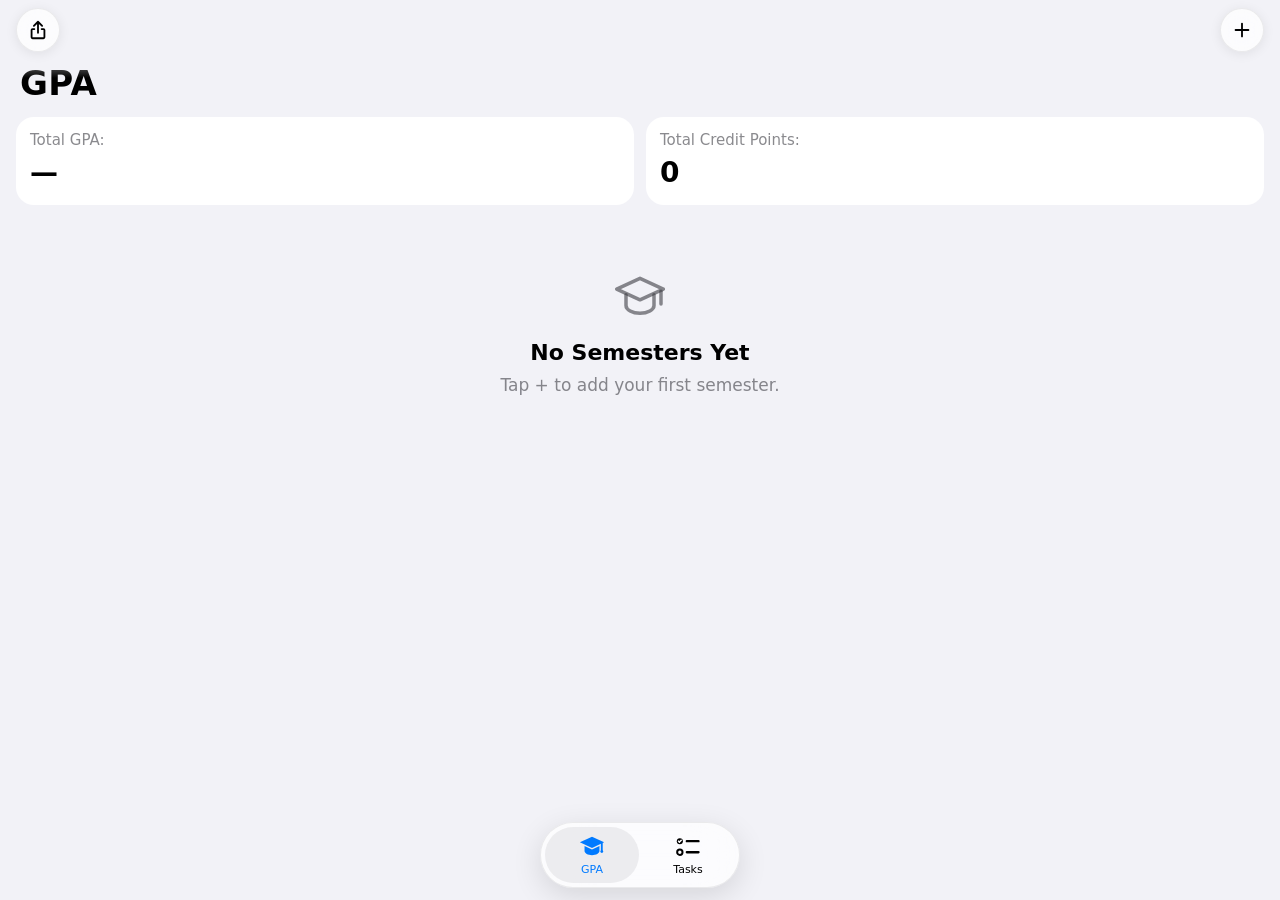
==== index.html @ 0b7bc989 "Rename to Termly, add retaken courses, prepare for GitHub Pages - Rename the app from UniPlanner to " ====
<!doctype html>
<html lang="en">
<head>
  <meta charset="utf-8">
  <meta name="viewport" content="width=device-width, initial-scale=1, viewport-fit=cover">
  <title>Termly</title>
  <meta name="description" content="GPA calculator and weekly task manager for university students. Works offline; your data stays on your device.">
  <meta name="color-scheme" content="light dark">
  <meta name="theme-color" content="#F2F2F7" media="(prefers-color-scheme: light)">
  <meta name="theme-color" content="#000000" media="(prefers-color-scheme: dark)">

  <!-- Installable, full-screen on iPhone -->
  <meta name="apple-mobile-web-app-capable" content="yes">
  <meta name="mobile-web-app-capable" content="yes">
  <meta name="apple-mobile-web-app-title" content="Termly">
  <meta name="apple-mobile-web-app-status-bar-style" content="default">
  <meta name="format-detection" content="telephone=no">
  <link rel="manifest" href="manifest.webmanifest">
  <link rel="apple-touch-icon" sizes="180x180" href="icons/icon-180.png">
  <link rel="icon" href="icons/icon.svg" type="image/svg+xml">
  <link rel="icon" href="icons/icon-192.png" type="image/png" sizes="192x192">

  <link rel="stylesheet" href="styles.css">
</head>
<body>
  <div id="app">
    <main id="screen"></main>
    <nav class="tabbar" aria-label="Sections">
      <button type="button" class="tab" data-tab="gpa">
        <svg viewBox="0 0 24 24" aria-hidden="true"><path fill="currentColor" d="M12 3.2 1.6 8 12 12.8 22.4 8 12 3.2Z"/><path fill="currentColor" d="M5.6 11.1v4.3c0 1.9 2.9 3.6 6.4 3.6s6.4-1.7 6.4-3.6v-4.3L12 14.1l-6.4-3Z"/><path d="M20.4 9v6.2" stroke="currentColor" stroke-width="1.6" stroke-linecap="round"/><circle cx="20.4" cy="15.9" r="1.2" fill="currentColor"/></svg>
        <span>GPA</span>
      </button>
      <button type="button" class="tab" data-tab="tasks">
        <svg viewBox="0 0 24 24" aria-hidden="true" fill="none" stroke="currentColor" stroke-width="2" stroke-linecap="round" stroke-linejoin="round"><circle cx="5" cy="7" r="2.6" fill="currentColor" stroke="none"/><path class="tab-check" d="m3.9 7 .8.8 1.5-1.6" stroke-width="1.3"/><circle cx="5" cy="16.5" r="2.3" stroke-width="1.7"/><path d="M11 7h10M11 16.5h10"/></svg>
        <span>Tasks</span>
      </button>
    </nav>
  </div>
  <div id="overlays"></div>
  <input type="file" id="import-file" accept=".json,application/json" hidden>
  <noscript><p class="noscript">Termly needs JavaScript to run.</p></noscript>

  <script src="js/logic.js"></script>
  <script src="js/app.js"></script>
</body>
</html>
---- styles.css ----
/* Termly — iOS-style look, light and dark, built for iPhone. */

:root {
  color-scheme: light dark;
  --bg: #F2F2F7;
  --card: #FFFFFF;
  --label: #000000;
  --secondary: rgba(60, 60, 67, 0.6);
  --tertiary: rgba(60, 60, 67, 0.3);
  --separator: rgba(60, 60, 67, 0.18);
  --fill: rgba(120, 120, 128, 0.12);
  --fill-strong: rgba(120, 120, 128, 0.2);
  --blue: #007AFF;
  --red: #FF3B30;
  --green: #34C759;
  --green-soft: rgba(52, 199, 89, 0.18);
  --sheet-bg: #F2F2F7;
  --sheet-row: #FFFFFF;
  --seg-selected: #FFFFFF;
  --glass: rgba(255, 255, 255, 0.72);
  --glass-border: rgba(0, 0, 0, 0.07);
  --shadow: 0 8px 30px rgba(0, 0, 0, 0.12);
  --backdrop: rgba(0, 0, 0, 0.2);
  --alert-bg: rgba(242, 242, 247, 0.94);
  --menu-bg: rgba(250, 250, 252, 0.9);
  --tab-check: #FFFFFF;

  --safe-top: env(safe-area-inset-top, 0px);
  --safe-bottom: env(safe-area-inset-bottom, 0px);
  --safe-left: env(safe-area-inset-left, 0px);
  --safe-right: env(safe-area-inset-right, 0px);
  --radius-card: 18px;
}

@media (prefers-color-scheme: dark) {
  :root {
    --bg: #000000;
    --card: #1C1C1E;
    --label: #FFFFFF;
    --secondary: rgba(235, 235, 245, 0.6);
    --tertiary: rgba(235, 235, 245, 0.3);
    --separator: rgba(84, 84, 88, 0.6);
    --fill: rgba(118, 118, 128, 0.24);
    --fill-strong: rgba(118, 118, 128, 0.36);
    --blue: #0A84FF;
    --red: #FF453A;
    --green: #30D158;
    --green-soft: rgba(48, 209, 88, 0.22);
    --sheet-bg: #1C1C1E;
    --sheet-row: #2C2C2E;
    --seg-selected: #636366;
    --glass: rgba(44, 44, 46, 0.72);
    --glass-border: rgba(255, 255, 255, 0.1);
    --shadow: 0 8px 30px rgba(0, 0, 0, 0.55);
    --backdrop: rgba(0, 0, 0, 0.45);
    --alert-bg: rgba(44, 44, 46, 0.94);
    --menu-bg: rgba(44, 44, 46, 0.92);
    --tab-check: #000000;
  }
}

/* ---------- Base ---------- */

*, *::before, *::after { box-sizing: border-box; }

html {
  -webkit-text-size-adjust: 100%;
  text-size-adjust: 100%;
  background: var(--bg);
}

body {
  margin: 0;
  min-height: 100dvh;
  background: var(--bg);
  color: var(--label);
  font: 17px/1.3 -apple-system, BlinkMacSystemFont, "SF Pro Text", system-ui, "Helvetica Neue", sans-serif;
  -webkit-font-smoothing: antialiased;
  -webkit-tap-highlight-color: transparent;
  touch-action: manipulation;
}

html.locked, html.locked body { overflow: hidden; }

button, input, select, textarea { font: inherit; color: inherit; }
button { cursor: pointer; -webkit-user-select: none; user-select: none; }
svg { display: block; flex-shrink: 0; }
[hidden] { display: none !important; }

:focus-visible { outline: 2px solid var(--blue); outline-offset: 2px; }

.noscript { padding: 80px 24px; text-align: center; }

/* ---------- Screen chrome ---------- */

.screen {
  min-height: 100dvh;
  padding-left: var(--safe-left);
  padding-right: var(--safe-right);
  padding-bottom: calc(120px + var(--safe-bottom));
}

.topbar {
  position: sticky;
  top: 0;
  z-index: 10;
  display: flex;
  justify-content: space-between;
  align-items: center;
  padding: calc(var(--safe-top) + 8px) 16px 8px;
  pointer-events: none;
}
.topbar::before {
  content: "";
  position: absolute;
  inset: 0 0 -18px;
  background: linear-gradient(to bottom, var(--bg) 0%, var(--bg) 55%, transparent);
  z-index: -1;
}
.topbar-side { display: flex; gap: 10px; pointer-events: auto; }

.circle-btn {
  width: 44px;
  height: 44px;
  border-radius: 50%;
  display: grid;
  place-items: center;
  padding: 0;
  color: var(--label);
  background: var(--glass);
  -webkit-backdrop-filter: blur(20px) saturate(180%);
  backdrop-filter: blur(20px) saturate(180%);
  border: 0.5px solid var(--glass-border);
  box-shadow: 0 2px 12px rgba(0, 0, 0, 0.08);
  transition: transform 0.15s;
}
.circle-btn:active { transform: scale(0.92); }
.circle-btn svg { width: 22px; height: 22px; }

.large-title {
  margin: 4px 20px 14px;
  font-size: 34px;
  line-height: 1.15;
  font-weight: 700;
  letter-spacing: 0.01em;
  overflow-wrap: anywhere;
}

.content {
  padding: 0 16px;
  display: flex;
  flex-direction: column;
  gap: 16px;
}

/* ---------- Cards ---------- */

.card {
  background: var(--card);
  border-radius: var(--radius-card);
}

.stats {
  display: grid;
  grid-template-columns: 1fr 1fr;
  gap: 12px;
}
.stat { padding: 14px; min-width: 0; }
.stat-label { font-size: 15px; color: var(--secondary); }
.stat-value {
  margin-top: 4px;
  font-size: 28px;
  font-weight: 700;
  font-variant-numeric: tabular-nums;
}

.grid {
  display: grid;
  grid-template-columns: 1fr 1fr;
  gap: 12px;
}

.info-card {
  position: relative;
  min-width: 0;
  min-height: 112px;
  padding: 14px;
  display: flex;
  flex-direction: column;
  justify-content: space-between;
  gap: 8px;
  transition: transform 0.15s;
}
.info-card:has(.card-hit:active) { transform: scale(0.97); }
.card-hit {
  position: absolute;
  inset: 0;
  border: 0;
  padding: 0;
  background: transparent;
  border-radius: inherit;
}
.info-title, .info-lines { position: relative; pointer-events: none; }
.info-title {
  padding-right: 26px;
  font-size: 17px;
  font-weight: 600;
  overflow-wrap: anywhere;
  display: -webkit-box;
  -webkit-line-clamp: 3;
  -webkit-box-orient: vertical;
  overflow: hidden;
}
.info-lines { font-size: 13px; line-height: 1.5; color: var(--secondary); }

.menu-btn {
  width: 36px;
  height: 36px;
  border: 0;
  padding: 0;
  border-radius: 50%;
  display: grid;
  place-items: center;
  background: transparent;
  color: var(--secondary);
}
.menu-btn:active { background: var(--fill); }
.menu-btn svg { width: 22px; height: 22px; }
.info-card .menu-btn { position: absolute; top: 4px; right: 4px; }

/* Red "retaken" marker on an earlier attempt of a course (bottom-right of the card). */
.info-card.has-extra .info-lines { padding-right: 30px; }
.retake-marker {
  position: absolute;
  right: 4px;
  bottom: 4px;
  width: 40px;
  height: 40px;
  padding: 0;
  border: 0;
  display: grid;
  place-items: center;
  background: transparent;
}
.retake-marker span {
  width: 24px;
  height: 24px;
  border-radius: 50%;
  display: grid;
  place-items: center;
  background: var(--red);
  color: #FFFFFF;
  box-shadow: 0 0 0 4px color-mix(in srgb, var(--red) 18%, transparent);
  transition: transform 0.15s;
}
.retake-marker:active span { transform: scale(0.85); }
.retake-marker svg { width: 15px; height: 15px; }

/* ---------- Empty states ---------- */

.empty {
  padding: 48px 24px 0;
  text-align: center;
  color: var(--secondary);
}
.empty svg { width: 56px; height: 56px; margin: 0 auto; }
.empty h2 { margin: 14px 0 6px; font-size: 22px; font-weight: 700; color: var(--label); }
.empty p { margin: 0; font-size: 17px; }

/* ---------- Tasks: days ---------- */

.day-row {
  width: 100%;
  border: 0;
  padding: 16px;
  display: flex;
  align-items: center;
  gap: 14px;
  text-align: left;
  color: inherit;
  transition: transform 0.15s;
}
.day-row:active { transform: scale(0.98); }
.day-text { flex: 1; min-width: 0; }
.day-title { font-size: 17px; font-weight: 600; }
.day-sub { margin-top: 3px; font-size: 13px; color: var(--secondary); }
.day-meta { text-align: right; font-size: 13px; color: var(--secondary); }
.day-meta .urgent { margin-top: 2px; font-size: 12px; }
.day-none { font-size: 13px; color: var(--tertiary); }
.day-row > svg.chev { width: 14px; height: 14px; color: var(--tertiary); }

.ring { width: 38px; height: 38px; position: relative; }
.ring svg { width: 38px; height: 38px; transform: rotate(-90deg); }
.ring circle { fill: none; stroke-width: 5; }
.ring .track { stroke: var(--green-soft); }
.ring .value { stroke: var(--green); stroke-linecap: round; }
.ring span {
  position: absolute;
  inset: 0;
  display: grid;
  place-items: center;
  font-size: 11px;
  font-weight: 600;
  font-variant-numeric: tabular-nums;
}

/* ---------- Tasks: one day ---------- */

.progress-card { padding: 16px; }
.progress-top { display: flex; justify-content: space-between; align-items: baseline; }
.progress-label { font-size: 15px; color: var(--secondary); }
.progress-percent { font-size: 28px; font-weight: 700; font-variant-numeric: tabular-nums; }
.bar { margin: 10px 0; height: 6px; border-radius: 3px; background: var(--fill); overflow: hidden; }
.bar span { display: block; height: 100%; border-radius: 3px; background: var(--green); transition: width 0.3s ease-out; }
.progress-detail { font-size: 13px; color: var(--secondary); }

.task-row {
  padding: 14px 8px 14px 14px;
  display: flex;
  align-items: flex-start;
  gap: 12px;
}
.check {
  width: 30px;
  height: 30px;
  margin: -2px 0 0 -3px;
  border: 0;
  padding: 0;
  display: grid;
  place-items: center;
  background: transparent;
  color: var(--tertiary);
  border-radius: 8px;
  transition: transform 0.12s;
}
.check:active { transform: scale(0.85); }
.check svg { width: 26px; height: 26px; }
.task-row.done .check { color: var(--green); }
.task-text { flex: 1; min-width: 0; padding-top: 2px; }
.task-title { font-weight: 500; white-space: pre-wrap; overflow-wrap: anywhere; }
.task-row.done .task-title { text-decoration: line-through; color: var(--secondary); }
.task-details { margin-top: 4px; font-size: 13px; color: var(--secondary); white-space: pre; overflow: hidden; text-overflow: ellipsis; }
.task-row .menu-btn { margin-top: -5px; }

/* ---------- Tab bar ---------- */

.tabbar {
  position: fixed;
  z-index: 20;
  left: 50%;
  bottom: max(calc(var(--safe-bottom) - 12px), 12px);
  transform: translateX(-50%);
  display: flex;
  gap: 2px;
  padding: 4px;
  border-radius: 34px;
  background: var(--glass);
  -webkit-backdrop-filter: blur(24px) saturate(180%);
  backdrop-filter: blur(24px) saturate(180%);
  border: 0.5px solid var(--glass-border);
  box-shadow: var(--shadow);
}
.tab {
  width: 94px;
  height: 56px;
  border: 0;
  border-radius: 28px;
  padding: 0;
  display: flex;
  flex-direction: column;
  align-items: center;
  justify-content: center;
  gap: 2px;
  background: transparent;
  color: var(--label);
  font-size: 11px;
  font-weight: 500;
  transition: background 0.2s, color 0.2s;
}
.tab svg { width: 28px; height: 28px; }
.tab.active { background: var(--fill); color: var(--blue); }
.tab-check { stroke: var(--tab-check); }
.tab.active .tab-check { stroke: #FFFFFF; }

/* ---------- Sheets ---------- */

.sheet-backdrop {
  position: fixed;
  z-index: 50;
  left: 0;
  right: 0;
  top: 0;
  height: 100%;
  display: flex;
  align-items: flex-end;
  justify-content: center;
  background: transparent;
  transition: background 0.3s;
}
.sheet-backdrop.open { background: var(--backdrop); }

.sheet {
  width: calc(100% - 16px - var(--safe-left) - var(--safe-right));
  max-width: 560px;
  max-height: calc(100% - var(--safe-top) - 16px);
  margin-bottom: max(8px, calc(var(--safe-bottom) - 26px));
  overflow-y: auto;
  overscroll-behavior: contain;
  -webkit-overflow-scrolling: touch;
  background: var(--sheet-bg);
  border-radius: 38px;
  box-shadow: 0 -4px 40px rgba(0, 0, 0, 0.18);
  transform: translateY(calc(100% + 40px));
  transition: transform 0.36s cubic-bezier(0.2, 0.85, 0.25, 1);
}
.sheet-backdrop.open .sheet { transform: none; }
.sheet-backdrop.keyboard .sheet { margin-bottom: 8px; }

.sheet-header {
  position: sticky;
  top: 0;
  z-index: 2;
  display: grid;
  grid-template-columns: 1fr auto 1fr;
  align-items: center;
  gap: 8px;
  padding: 14px 16px 6px;
  background: var(--sheet-bg);
}
.sheet-title { margin: 0; font-size: 17px; font-weight: 600; text-align: center; }

.pill-btn {
  justify-self: start;
  height: 44px;
  padding: 0 18px;
  border-radius: 22px;
  color: var(--label);
  background: var(--sheet-row);
  border: 0.5px solid var(--glass-border);
  box-shadow: 0 2px 10px rgba(0, 0, 0, 0.06);
}
.pill-btn:active { opacity: 0.6; }

.sheet-body { padding: 0 16px 20px; }

/* ---------- Forms ---------- */

.form-section { margin-top: 18px; }
.form-header {
  margin: 0 20px 8px;
  font-size: 15px;
  font-weight: 600;
  color: var(--secondary);
}
.form-group {
  background: var(--sheet-row);
  border-radius: 26px;
  overflow: hidden;
}
.form-footer { margin: 7px 20px 0; font-size: 13px; color: var(--secondary); }
.form-footer.error { color: var(--red); }
.form-footer:empty { display: none; }

.form-row {
  position: relative;
  min-height: 52px;
  padding: 0 20px;
  display: flex;
  align-items: center;
  justify-content: space-between;
  gap: 12px;
}
.form-row + .form-row::before {
  content: "";
  position: absolute;
  top: 0;
  left: 20px;
  right: 20px;
  border-top: 0.5px solid var(--separator);
}

/* 17px keeps iOS from zooming in when a field is focused. */
.form-input {
  display: block;
  width: 100%;
  margin: 0;
  padding: 15px 20px;
  border: 0;
  outline: none;
  background: transparent;
  color: var(--label);
  font-size: 17px;
  line-height: 22px;
  border-radius: 0;
  -webkit-appearance: none;
  appearance: none;
}
.form-input::placeholder { color: var(--tertiary); }
textarea.form-input { resize: none; overflow: hidden; }
.form-input.digits { font-variant-numeric: tabular-nums; }

.select-row { cursor: pointer; }
.select-row select {
  position: absolute;
  inset: 0;
  width: 100%;
  height: 100%;
  opacity: 0;
  font-size: 16px;
  cursor: pointer;
  -webkit-appearance: none;
  appearance: none;
}
.select-value {
  display: flex;
  align-items: center;
  gap: 5px;
  color: var(--secondary);
  white-space: nowrap;
  overflow: hidden;
  text-overflow: ellipsis;
  pointer-events: none;
}
.select-value svg { width: 14px; height: 14px; }

.seg-row { padding: 10px 12px; }
.segmented {
  width: 100%;
  display: grid;
  grid-auto-flow: column;
  grid-auto-columns: 1fr;
  padding: 3px;
  border-radius: 999px;
  background: var(--fill);
}
.seg {
  min-width: 0;
  min-height: 34px;
  padding: 6px 4px;
  border: 0;
  border-radius: 999px;
  background: transparent;
  font-size: 15px;
  white-space: nowrap;
  overflow: hidden;
  text-overflow: ellipsis;
  transition: background 0.2s, box-shadow 0.2s;
}
.seg.selected {
  background: var(--seg-selected);
  font-weight: 600;
  box-shadow: 0 2px 8px rgba(0, 0, 0, 0.12);
}

.switch {
  position: relative;
  width: 51px;
  height: 31px;
  margin: 0;
  flex-shrink: 0;
  border-radius: 16px;
  background: var(--fill-strong);
  cursor: pointer;
  transition: background 0.2s;
  -webkit-appearance: none;
  appearance: none;
}
.switch::before {
  content: "";
  position: absolute;
  top: 2px;
  left: 2px;
  width: 27px;
  height: 27px;
  border-radius: 50%;
  background: #FFFFFF;
  box-shadow: 0 2px 6px rgba(0, 0, 0, 0.2);
  transition: transform 0.2s;
}
.switch:checked { background: var(--green); }
.switch:checked::before { transform: translateX(20px); }

.time-input {
  min-width: 92px;
  min-height: 36px;
  padding: 6px 12px;
  border: 0;
  border-radius: 999px;
  background: var(--fill);
  color: var(--label);
  font-size: 17px;
  text-align: center;
  font-variant-numeric: tabular-nums;
  -webkit-appearance: none;
  appearance: none;
}
.time-input::-webkit-date-and-time-value { text-align: center; }

.form-submit, .form-action {
  width: 100%;
  min-height: 52px;
  border: 0;
  padding: 0 20px;
  display: flex;
  align-items: center;
  justify-content: center;
  gap: 8px;
  background: transparent;
  color: var(--blue);
  font-size: 17px;
  font-weight: 600;
}
.form-submit:active:not(:disabled), .form-action:active { background: var(--fill); }
.form-submit:disabled { color: var(--tertiary); cursor: default; }
.form-action svg { width: 20px; height: 20px; }

/* ---------- Menu ---------- */

.menu-layer { position: fixed; inset: 0; z-index: 70; }
.menu {
  position: absolute;
  min-width: 230px;
  padding: 8px;
  border-radius: 26px;
  background: var(--menu-bg);
  -webkit-backdrop-filter: blur(30px) saturate(180%);
  backdrop-filter: blur(30px) saturate(180%);
  box-shadow: 0 12px 44px rgba(0, 0, 0, 0.22);
  transform-origin: top right;
  animation: menu-in 0.2s cubic-bezier(0.2, 0.85, 0.25, 1);
}
.menu.from-bottom { transform-origin: bottom right; }
.menu-item {
  width: 100%;
  min-height: 48px;
  padding: 0 16px;
  border: 0;
  border-radius: 18px;
  display: flex;
  align-items: center;
  gap: 16px;
  background: transparent;
  color: var(--label);
  font-size: 17px;
  text-align: left;
}
.menu-item:active { background: var(--fill); }
.menu-item svg { width: 20px; height: 20px; color: var(--secondary); }
.menu-item.destructive, .menu-item.destructive svg { color: var(--red); }

@keyframes menu-in {
  from { opacity: 0; transform: scale(0.6); }
  to { opacity: 1; transform: scale(1); }
}

/* ---------- Alerts ---------- */

.alert-layer {
  position: fixed;
  inset: 0;
  z-index: 80;
  display: grid;
  place-items: center;
  padding: 24px;
  background: transparent;
  transition: background 0.2s;
}
.alert-layer.open { background: var(--backdrop); }
.alert {
  width: min(300px, 100%);
  padding: 22px 18px 16px;
  border-radius: 34px;
  background: var(--alert-bg);
  -webkit-backdrop-filter: blur(30px) saturate(180%);
  backdrop-filter: blur(30px) saturate(180%);
  box-shadow: 0 16px 50px rgba(0, 0, 0, 0.25);
  opacity: 0;
  transform: scale(1.1);
  transition: opacity 0.2s, transform 0.25s cubic-bezier(0.2, 0.85, 0.25, 1);
}
.alert-layer.open .alert { opacity: 1; transform: none; }
.alert-title { margin: 0 6px; font-size: 17px; font-weight: 600; overflow-wrap: anywhere; }
.alert-message { margin: 6px 6px 0; font-size: 15px; color: var(--secondary); overflow-wrap: anywhere; }
.alert-buttons { margin-top: 18px; display: grid; gap: 8px; }
.alert-buttons.pair { grid-template-columns: 1fr 1fr; }
.alert-btn {
  min-height: 46px;
  border: 0;
  border-radius: 23px;
  padding: 0 12px;
  background: var(--fill);
  color: var(--label);
  font-size: 17px;
  font-weight: 500;
}
.alert-btn:active { background: var(--fill-strong); }
.alert-btn.destructive { color: var(--red); }

/* ---------- Motion ---------- */

@media (prefers-reduced-motion: reduce) {
  *, *::before, *::after {
    animation-duration: 0.01ms !important;
    transition-duration: 0.01ms !important;
  }
}
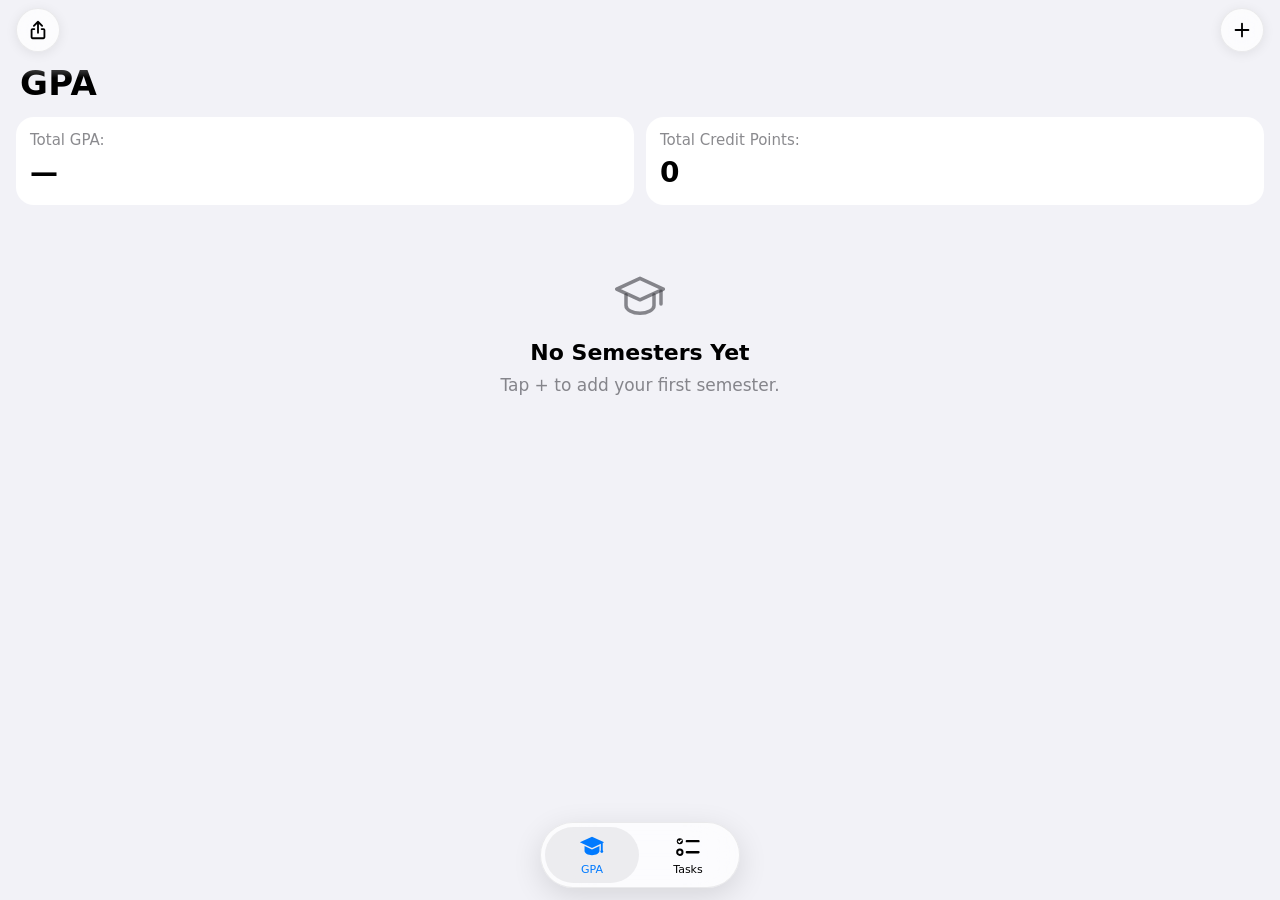
==== commit 9530bf7b: "UniPlanner: installable offline web app (PWA) for iPhone Port of the native SwiftUI UniPlanner app t" ====
--- a/index.html
+++ b/index.html
@@ -3,7 +3,7 @@
 <head>
   <meta charset="utf-8">
   <meta name="viewport" content="width=device-width, initial-scale=1, viewport-fit=cover">
-  <title>Termly</title>
+  <title>UniPlanner</title>
   <meta name="description" content="GPA calculator and weekly task manager for university students. Works offline; your data stays on your device.">
   <meta name="color-scheme" content="light dark">
   <meta name="theme-color" content="#F2F2F7" media="(prefers-color-scheme: light)">
@@ -12,11 +12,11 @@
   <!-- Installable, full-screen on iPhone -->
   <meta name="apple-mobile-web-app-capable" content="yes">
   <meta name="mobile-web-app-capable" content="yes">
-  <meta name="apple-mobile-web-app-title" content="Termly">
+  <meta name="apple-mobile-web-app-title" content="UniPlanner">
   <meta name="apple-mobile-web-app-status-bar-style" content="default">
   <meta name="format-detection" content="telephone=no">
   <link rel="manifest" href="manifest.webmanifest">
-  <link rel="apple-touch-icon" sizes="180x180" href="icons/icon-180.png">
+  <link rel="apple-touch-icon" href="icons/icon-180.png">
   <link rel="icon" href="icons/icon.svg" type="image/svg+xml">
   <link rel="icon" href="icons/icon-192.png" type="image/png" sizes="192x192">
 
@@ -38,7 +38,7 @@
   </div>
   <div id="overlays"></div>
   <input type="file" id="import-file" accept=".json,application/json" hidden>
-  <noscript><p class="noscript">Termly needs JavaScript to run.</p></noscript>
+  <noscript><p class="noscript">UniPlanner needs JavaScript to run.</p></noscript>
 
   <script src="js/logic.js"></script>
   <script src="js/app.js"></script>
--- a/styles.css
+++ b/styles.css
@@ -1,4 +1,4 @@
-/* Termly — iOS-style look, light and dark, built for iPhone. */
+/* UniPlanner — iOS-style look, light and dark, built for iPhone. */
 
 :root {
   color-scheme: light dark;
@@ -228,34 +228,6 @@
 .menu-btn svg { width: 22px; height: 22px; }
 .info-card .menu-btn { position: absolute; top: 4px; right: 4px; }
 
-/* Red "retaken" marker on an earlier attempt of a course (bottom-right of the card). */
-.info-card.has-extra .info-lines { padding-right: 30px; }
-.retake-marker {
-  position: absolute;
-  right: 4px;
-  bottom: 4px;
-  width: 40px;
-  height: 40px;
-  padding: 0;
-  border: 0;
-  display: grid;
-  place-items: center;
-  background: transparent;
-}
-.retake-marker span {
-  width: 24px;
-  height: 24px;
-  border-radius: 50%;
-  display: grid;
-  place-items: center;
-  background: var(--red);
-  color: #FFFFFF;
-  box-shadow: 0 0 0 4px color-mix(in srgb, var(--red) 18%, transparent);
-  transition: transform 0.15s;
-}
-.retake-marker:active span { transform: scale(0.85); }
-.retake-marker svg { width: 15px; height: 15px; }
-
 /* ---------- Empty states ---------- */
 
 .empty {
